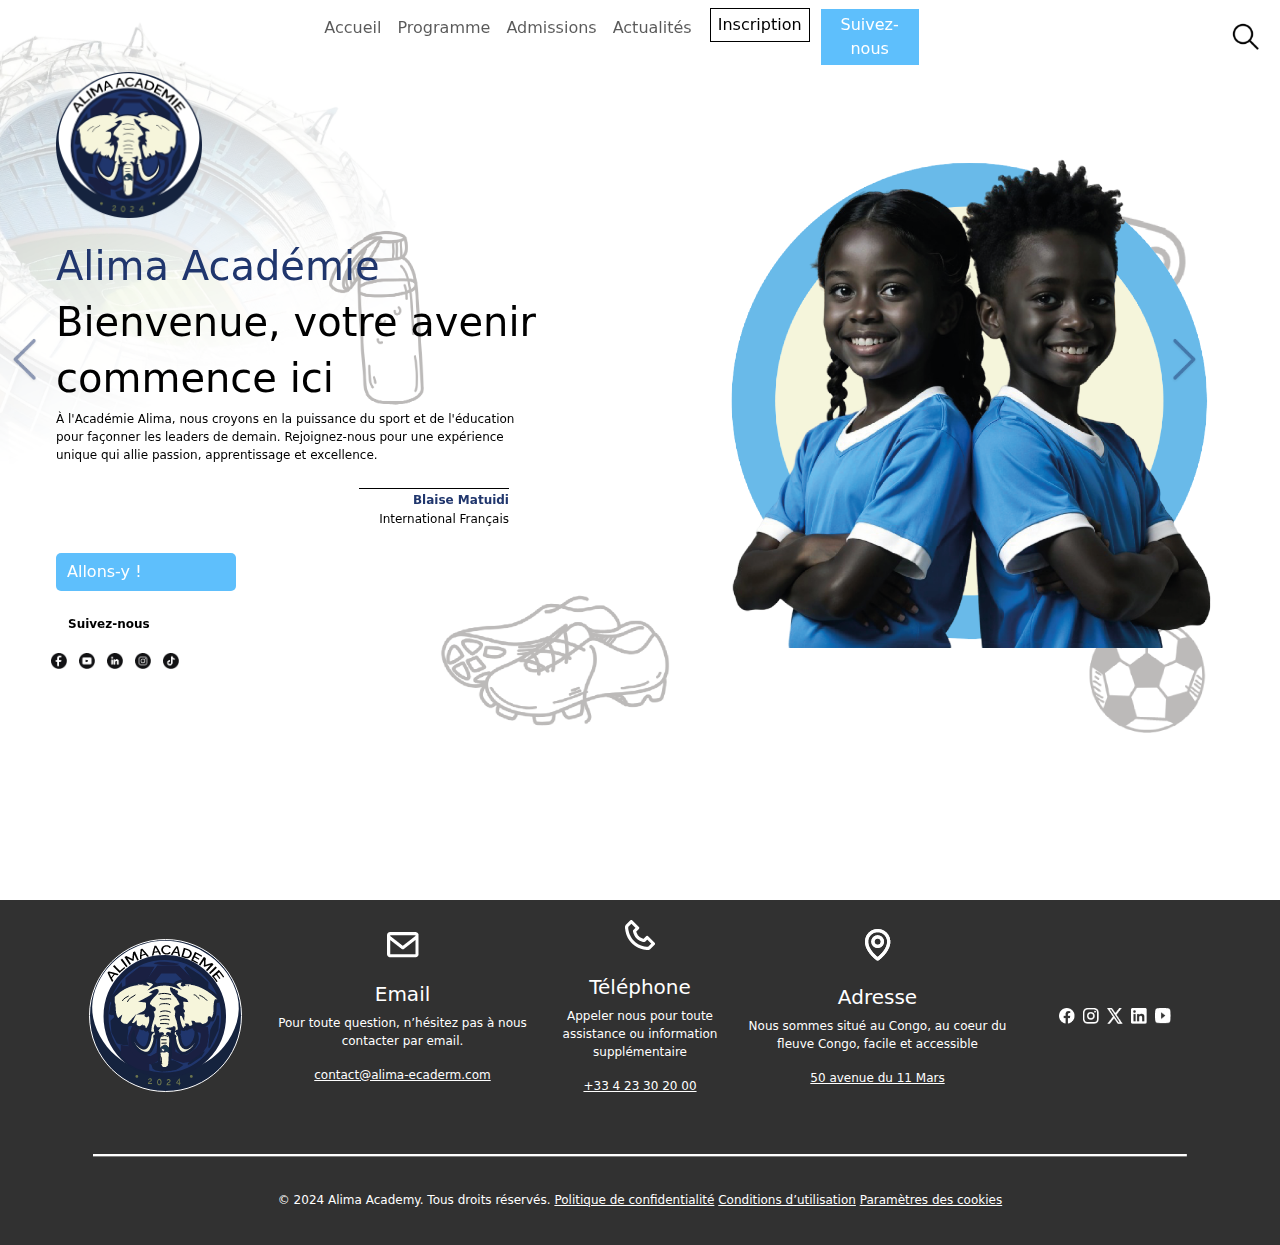
==== index.html @ eb1f6236 "first commit" ====
<!DOCTYPE html>
<html lang="fr">
  <head>
    <meta charset="UTF-8" />
    <meta name="viewport" content="width=device-width, initial-scale=1.0" />
    <title>Footer</title>
    <link
      href="https://cdn.jsdelivr.net/npm/bootstrap@5.3.0/dist/css/bootstrap.min.css"
      rel="stylesheet"
    />
    <link rel="stylesheet" href="/assets/css/footer.css" />
    <link rel="stylesheet" href="/assets/css/acceuil.css" />
    <style>
      header {
        background: url("assets/image/acceuil/background.png") no-repeat center
          center/cover;
      }
      .navbar.scrolled {
        background-color: black; /* Couleur après le scroll */
        box-shadow: 0px 4px 10px rgba(0, 0, 0, 0.2); /* Ajout d'une ombre */
      }
      .navbar-toggler{
  background-color: black;
  color: white;
}
.navbar-toggler-icon {
    filter: invert(1); /* Inverse les couleurs, donc noir -> blanc */
}
      .navbar {
        transition: background-color 0.3s ease-in-out;
      }

      .navbar.scrolled .nav-link {
        color: white !important; /* Garde le texte blanc après scroll */
      }
    </style>
  </head>
  <body>
    <nav class="navbar navbar-expand-lg mb-4">
      <div class="container-fluid">
        <!-- Bouton de bascule pour les écrans mobiles -->
        <button
          class="navbar-toggler"
          type="button"
          data-bs-toggle="collapse"
          data-bs-target="#navbarNav"
        >
          <span style="color: white;" class="navbar-toggler-icon"></span>
        </button>

        <!-- Contenu de la navbar -->
        <div
          class="collapse navbar-collapse justify-content-center"
          id="navbarNav"
        >
          <!-- Liste centrée -->
          <ul class="navbar-nav mx-auto">
            <!-- Utilisation de mx-auto pour centrer -->
            <li class="nav-item">
              <a class="nav-link" href="/acceuil.html">Accueil</a>
            </li>
            <li class="nav-item">
              <a class="nav-link" href="/programme.html">Programme</a>
            </li>
            <li class="nav-item">
              <a class="nav-link" href="/admissions.html">Admissions</a>
            </li>
            <li class="nav-item"><a class="nav-link" href="#">Actualités</a></li>
            <li class="nav-item">
              <button id="btn-first" class="btn-menu" type="button">
                Inscription
              </button>
            </li>
            <li class="nav-item">
              <button id="btn-second" class="btn-menu" type="button">
                Suivez-nous
              </button>
            </li>
          </ul>
        </div>

        <!-- Bouton de recherche (aligné à droite) -->
        <button id="btn-Recherche" type="button" class="ms-auto">
          <!-- Utilisation de ms-auto pour aligner à droite -->
          <img
            width="32"
            height="32"
            src="/assets/image/acceuil/search.png"
            alt="Recherche"
          />
        </button>
      </div>
    </nav>

    <header class="wrapper text-center text-white">
      <div
        id="carouselExample"
        class="carousel slide mt-5"
        data-bs-ride="carousel"
      >
        <div class="carousel-inner">
          <div class="carousel-item active">
            <div class="row justify-content-center" style="padding-left: 20px;">
              <!-- Colonne de gauche (contenu textuel) -->
              <div class="col-md-6 text-start ps-5 mt-4 ml-4">
                <!-- Utilisation de ps-5 pour le padding à gauche -->
                <!-- Logo -->
                <img
                  class="mb-4"
                  style="width: 25%"
                  src="/assets/image/acceuil/logo.png"
                  alt="Logo Alima Académie"
                />

                <!-- Titres -->
                <h1 style="color: #20366d">Alima Académie</h1>
                <h1 style="color: black">Bienvenue, votre avenir</h1>
                <h1 style="color: black">commence ici</h1>

                <!-- Paragraphe -->
                <p style="color: black">
                  À l'Académie Alima, nous croyons en la puissance du sport et
                  de l'éducation <br />
                  pour façonner les leaders de demain. Rejoignez-nous pour une
                  expérience <br />
                  unique qui allie passion, apprentissage et excellence.
                </p>

                <!-- Section Blaise Matuidi -->
                <div class="row justify-content-end mt-4">
                  <div class="col-md-6"></div>
                  <div class="col-md-6">
                    <div
                      style="width: 150px; text-align: end; line-height: 3px"
                    >
                      <p
                        style="
                          color: #20366d;
                          font-weight: bold;
                          border-top: 1px solid black;
                          padding-top: 10px;
                        "
                      >
                        Blaise Matuidi
                      </p>
                      <p style="color: black">International Français</p>
                    </div>
                  </div>
                </div>

                <!-- Bouton -->
                <a href="/acceuil.html">
                  <button
                    class="btn mt-3"
                    style="
                      width: 180px;
                      background-color: #5ebffc;
                      color: white;
                      border-radius: 5px;
                      text-align: start;
                      padding-left: 10px;
                    "
                  >
                    Allons-y !
                  </button>
                </a>

                <!-- Section "Suivez-nous" -->
                <div class="container mt-4">
                  <p style="color: black; font-weight: bold">Suivez-nous</p>
                  <div
                    id="social"
                    class="col-md-2 d-flex justify-content-center align-items-center gap-2"
                  >
                    <a href="#">
                      <img
                        width="16"
                        height="16"
                        src="/assets/image/acceuil/facebook.png"
                        alt="Facebook"
                      />
                    </a>
                    <a href="#">
                      <img
                        width="16"
                        height="16"
                        src="/assets/image/acceuil/youtube.png"
                        alt="YouTube"
                      />
                    </a>
                    <a href="#">
                      <img
                        width="16"
                        height="16"
                        src="/assets/image/acceuil/leekdin.png"
                        alt="LinkedIn"
                      />
                    </a>
                    <a href="#">
                      <img
                        width="16"
                        height="16"
                        src="/assets/image/acceuil/insta.png"
                        alt="Instagram"
                      />
                    </a>
                    <a href="#">
                      <img
                        width="16"
                        height="16"
                        src="/assets/image/acceuil/tiktok.png"
                        alt="TikTok"
                      />
                    </a>
                  </div>
                </div>
              </div>

              <!-- Colonne de droite (image) -->
              <div class="col-md-6 mt-5">
                <img
                  style="width: 80%;"
                  class="img-fluid mt-5"
                  src="/assets/image/acceuil/carousel1.png"
                  alt="Image d'accueil"
                />
              </div>
            </div>
          </div>
          <div class="carousel-item">
            <div class="row">
              <!-- Colonne de gauche (contenu textuel) -->
              <div class="col-md-6 text-start ps-5 mt-4">
                <!-- Utilisation de ps-5 pour le padding à gauche -->
                <!-- Logo -->
                <img
                  class="mb-4"
                  style="width: 25%"
                  src="/assets/image/acceuil/logo.png"
                  alt="Logo Alima Académie"
                />

                <!-- Titres -->
                <h1 style="color: #20366d">Nos programmes</h1>
                <h1 style="color: black">Découvrez nos excellents</h1>
                <h1 style="color: black">programmes sur mésure</h1>
                <!-- Bouton -->
                <button
                  class="btn mt-3"
                  style="
                    width: 180px;
                    background-color: #5ebffc;
                    color: white;
                    border-radius: 5px;
                    text-align: start;
                    padding-left: 10px;
                  "
                >
                  En savoir plus
                </button>

                <!-- Section "Suivez-nous" -->
                <div class="container mt-4">
                  <p style="color: black; font-weight: bold">Suivez-nous</p>
                  <div
                    id="social"
                    class="col-md-2 mb-4 d-flex justify-content-center align-items-center gap-2"
                  >
                    <a href="#">
                      <img
                        width="16"
                        height="16"
                        src="/assets/image/acceuil/facebook.png"
                        alt="Facebook"
                      />
                    </a>
                    <a href="#">
                      <img
                        width="16"
                        height="16"
                        src="/assets/image/acceuil/youtube.png"
                        alt="YouTube"
                      />
                    </a>
                    <a href="#">
                      <img
                        width="16"
                        height="16"
                        src="/assets/image/acceuil/leekdin.png"
                        alt="LinkedIn"
                      />
                    </a>
                    <a href="#">
                      <img
                        width="16"
                        height="16"
                        src="/assets/image/acceuil/insta.png"
                        alt="Instagram"
                      />
                    </a>
                    <a href="#">
                      <img
                        width="16"
                        height="16"
                        src="/assets/image/acceuil/tiktok.png"
                        alt="TikTok"
                      />
                    </a>
                  </div>
                </div>
              </div>

              <!-- Colonne de droite (image) -->
              <div class="col-md-6">
                <img
                  style="width: 80%"
                  class="img-fluid mt-5"
                  src="/assets/image/acceuil/carousel2.png"
                  alt="Image d'accueil"
                />
              </div>
            </div>
          </div>
          <div class="carousel-item">
            <div class="row">
              <!-- Colonne de gauche (contenu textuel) -->
              <div class="col-md-6 text-start ps-5 mt-4">
                <!-- Utilisation de ps-5 pour le padding à gauche -->
                <!-- Logo -->
                <img
                  class="mb-4"
                  style="width: 25%"
                  src="/assets/image/acceuil/logo.png"
                  alt="Logo Alima Académie"
                />

                <!-- Titres -->
                <h1 style="color: #20366d">Admissions: Allons-y!</h1>
                <h1 style="color: black">Découvrez comment faire</h1>
                <h1 style="color: black">partie de notre équipe</h1>
                <!-- Bouton -->
                <button
                  class="btn mt-3"
                  style="
                    width: 180px;
                    background-color: #5ebffc;
                    color: white;
                    border-radius: 5px;
                    text-align: start;
                    padding-left: 10px;
                  "
                >
                  ça se passe ici
                </button>

                <!-- Section "Suivez-nous" -->
                <div class="container mt-4">
                  <p style="color: black; font-weight: bold">Suivez-nous</p>
                  <div
                    id="social"
                    class="col-md-2 mb-4 d-flex justify-content-center align-items-center gap-2"
                  >
                    <a href="#">
                      <img
                        width="16"
                        height="16"
                        src="/assets/image/acceuil/facebook.png"
                        alt="Facebook"
                      />
                    </a>
                    <a href="#">
                      <img
                        width="16"
                        height="16"
                        src="/assets/image/acceuil/youtube.png"
                        alt="YouTube"
                      />
                    </a>
                    <a href="#">
                      <img
                        width="16"
                        height="16"
                        src="/assets/image/acceuil/leekdin.png"
                        alt="LinkedIn"
                      />
                    </a>
                    <a href="#">
                      <img
                        width="16"
                        height="16"
                        src="/assets/image/acceuil/insta.png"
                        alt="Instagram"
                      />
                    </a>
                    <a href="#">
                      <img
                        width="16"
                        height="16"
                        src="/assets/image/acceuil/tiktok.png"
                        alt="TikTok"
                      />
                    </a>
                  </div>
                </div>
              </div>

              <!-- Colonne de droite (image) -->
              <div class="col-md-6">
                <img
                  style="width: 80%"
                  class="img-fluid"
                  src="/assets/image/acceuil/carousel3.png"
                  alt="Image d'accueil"
                />
              </div>
            </div>
          </div>
          <div class="carousel-item">
            <div class="row">
              <!-- Colonne de gauche (contenu textuel) -->
              <div class="col-md-6 text-start ps-5 mt-4">
                <!-- Utilisation de ps-5 pour le padding à gauche -->
                <!-- Logo -->
                <img
                  class="mb-4"
                  style="width: 25%"
                  src="/assets/image/acceuil/logo.png"
                  alt="Logo Alima Académie"
                />

                <!-- Titres -->
                <h1 style="color: #20366d">Actualités et évènements</h1>
                <h1 style="color: black">Découvrez nos dèrnière</h1>
                <h1 style="color: black">actualités passionantes</h1>
                <!-- Bouton -->
                <button
                  class="btn mt-3"
                  style="
                    width: 180px;
                    background-color: #5ebffc;
                    color: white;
                    border-radius: 5px;
                    text-align: start;
                    padding-left: 10px;
                  "
                >
                  ça se passe ici
                </button>

                <!-- Section "Suivez-nous" -->
                <div class="container mt-4">
                  <p style="color: black; font-weight: bold">Suivez-nous</p>
                  <div
                    id="social"
                    class="col-md-2 mb-4 d-flex justify-content-center align-items-center gap-2"
                  >
                    <a href="#">
                      <img
                        width="16"
                        height="16"
                        src="/assets/image/acceuil/facebook.png"
                        alt="Facebook"
                      />
                    </a>
                    <a href="#">
                      <img
                        width="16"
                        height="16"
                        src="/assets/image/acceuil/youtube.png"
                        alt="YouTube"
                      />
                    </a>
                    <a href="#">
                      <img
                        width="16"
                        height="16"
                        src="/assets/image/acceuil/leekdin.png"
                        alt="LinkedIn"
                      />
                    </a>
                    <a href="#">
                      <img
                        width="16"
                        height="16"
                        src="/assets/image/acceuil/insta.png"
                        alt="Instagram"
                      />
                    </a>
                    <a href="#">
                      <img
                        width="16"
                        height="16"
                        src="/assets/image/acceuil/tiktok.png"
                        alt="TikTok"
                      />
                    </a>
                  </div>
                </div>

                <div class="countdown">
                  <div>
                    <span id="days">00</span>
                    <span class="label">DAYS</span>
                  </div>
                  <div>
                    <span id="hours">00</span>
                    <span class="label">HRS</span>
                  </div>
                  <div>
                    <span id="minutes">00</span>
                    <span class="label">MINS</span>
                  </div>
                  <div>
                    <span id="seconds">00</span>
                    <span class="label">SECS</span>
                  </div>
                </div>

                <script>
                  function updateCountdown() {
                    const targetDate =
                      new Date().getTime() + 2 * 24 * 60 * 60 * 1000; // 2 days from now
                    function calculateTime() {
                      const now = new Date().getTime();
                      const distance = targetDate - now;

                      const days = Math.floor(distance / (1000 * 60 * 60 * 24));
                      const hours = Math.floor(
                        (distance % (1000 * 60 * 60 * 24)) / (1000 * 60 * 60)
                      );
                      const minutes = Math.floor(
                        (distance % (1000 * 60 * 60)) / (1000 * 60)
                      );
                      const seconds = Math.floor(
                        (distance % (1000 * 60)) / 1000
                      );

                      document.getElementById("days").innerText = days
                        .toString()
                        .padStart(2, "0");
                      document.getElementById("hours").innerText = hours
                        .toString()
                        .padStart(2, "0");
                      document.getElementById("minutes").innerText = minutes
                        .toString()
                        .padStart(2, "0");
                      document.getElementById("seconds").innerText = seconds
                        .toString()
                        .padStart(2, "0");
                    }
                    setInterval(calculateTime, 1000);
                  }
                  updateCountdown();
                </script>
              </div>

              <!-- Colonne de droite (image) -->
              <div class="col-md-6">
                <img
                  style="width: 80%"
                  class="img-fluid"
                  src="/assets/image/acceuil/carousel4.png"
                  alt="Image d'accueil"
                />
              </div>
            </div>
          </div>
        </div>
        <button
          style="width: 50px"
          class="carousel-control-prev"
          type="button"
          data-bs-target="#carouselExample"
          data-bs-slide="prev"
        >
          <span class="" aria-hidden="true">
            <img
              style="width: 30px"
              src="/assets/image/acceuil/prev.png"
              alt=""
              srcset=""
            />
          </span>
        </button>
        <button
          class="carousel-control-next"
          type="button"
          data-bs-target="#carouselExample"
          data-bs-slide="next"
        >
          <span class="" aria-hidden="true">
            <img
              style="width: 30px"
              src="/assets/image/acceuil/next.png"
              alt=""
              srcset=""
            />
          </span>
        </button>
      </div>
    </header>
    <footer class="" id="footer">
      
    </footer>

    <script>
      function loadHTML(containerId, filePath) {
    fetch(filePath)
        .then(response => response.text()) // Convert the response to text
        .then(html => {
            document.getElementById(containerId).innerHTML = html; // Insert into container
        })
        .catch(error => console.error('Error loading HTML:', error));
}

// Example: Load "content.html" into a div with ID "myContainer"
loadHTML("footer", "footer.html");

    </script>
    <script src="https://cdn.jsdelivr.net/npm/bootstrap@5.3.0/dist/js/bootstrap.bundle.min.js"></script>
    <script>
      document.addEventListener("DOMContentLoaded", function () {
        var navbar = document.querySelector(".navbar");
        var navLinks = document.querySelectorAll(".nav-link");

        window.addEventListener("scroll", function () {
          if (window.scrollY > 50) {
            navbar.classList.add("bg-dark", "shadow");
            navbar.classList.remove("bg-transparent");
            navLinks.forEach((link) => (link.style.color = "white")); // Garde les liens en blanc
          } else {
            navbar.classList.remove("bg-dark", "shadow");
            navbar.classList.add("bg-transparent");
            navLinks.forEach((link) => (link.style.color = "black")); // Garde les liens en blanc même en haut
          }
        });
      });
    </script>
  </body>
</html>
---- assets/css/footer.css ----
html, body {
            height: 100%;
            margin: 0;
        }
        .wrapper {
            display: flex;
            flex-direction: column;
            min-height: 100%;
        }
        .content {
            flex: 1;
        }
        footer {
  background-color: #313131;
  padding: 20px 0;
  text-align: center;
  color: white;
}
footer a {
  color: white;
  text-decoration: none;
}
footer a:hover {
  text-decoration: underline;
}
#social a ,politique{
  margin-right: 4px; /* Espace de 16px entre les icônes */
}
#social a:last-child {
  margin-right: 0; /* Pas de marge à droite pour le dernier élément */
}
p{
    font-size: 12px;
}
#divider{
    width: 98%;
}
---- assets/css/acceuil.css ----
/* navbar */

.navbar-nav .nav-item .nav-link:hover,
.navbar-nav .nav-item .nav-link:focus,
.navbar-nav .nav-item .nav-link.active {
  border-bottom: 4px solid #5ebffc; /* Bordure bleue de 2px */
}

.navbar{
  width: 100%;
  background-color: transparent;
  position: fixed;
  z-index: 100000;
}


.btn-menu {
  background-color: white;
  width: 100px;
  margin-left: 10px;
}

#btn-first {
  padding: 4px;
  background-color: white;
  color: black;
  border: 1px solid black;
}
#btn-second {
  padding: 4px;
  background-color: #5ebffc;
  color: white;
  border: 1px solid white;
}

#btn-Recherche{
  background-color: transparent;
  border: none;
}


/* compteur de temps */

.countdown {
  display: flex;
  justify-content: start;
  align-items: start;
  margin-top: 50px;
}
.countdown div {
  background: linear-gradient(to bottom, #444, #111);
  border-radius: 5px;
  padding: 20px;
  margin: 10px;
  width: 80px;
  text-align: center;
  box-shadow: 2px 2px 10px rgba(0, 0, 0, 0.8);
}
.countdown div span {
  display: block;
  font-size: 14px;
  font-weight: bold;
}
.label {
  font-size: 4px;
  margin-top: 5px;
}


/* la partie news letter */

.newsletter {
    background-color: black;
    color: white;
    padding: 50px 0;
}

.email-input {
    max-width: 350px;
    border: 1px solid white;
    background-color: black;
    color: white;
    padding: 10px;
}

.email-input::placeholder {
    color: gray;
}

.btn-light {
    font-weight: bold;
}




/* temoignage */

.testimonials {
    background-color: #fdfde6;
    padding: 50px 0;
    text-align: start;
}

.testimonial {
    background: transparent;
    border-radius: 10px;
    padding: 20px;
    font-size: 18px;
    color: #333;
}

.stars {
    color: #007bff;
    font-size: 20px;
}

.profile {
    display: flex;
    align-items: center;
    margin-top: 15px;
    text-align: start;
}

.profile img {
    width: 50px;
    height: 50px;
    border-radius: 50%;
    margin-right: 10px;
    background: #ccc;
}

.parent-link {
    color: #5ebffc;
    text-decoration: none;
}

.nav-btn {
    position: absolute;
    top: 50%;
    background: none;
    border: none;
    font-size: 24px;
    cursor: pointer;
    color: black;
}

.left {
    left: 20px;
}

.right {
    right: 20px;
}

.navbar-toggler{
  background-color: black;
  color: white;
}
.navbar-toggler-icon{
  color: white;
}
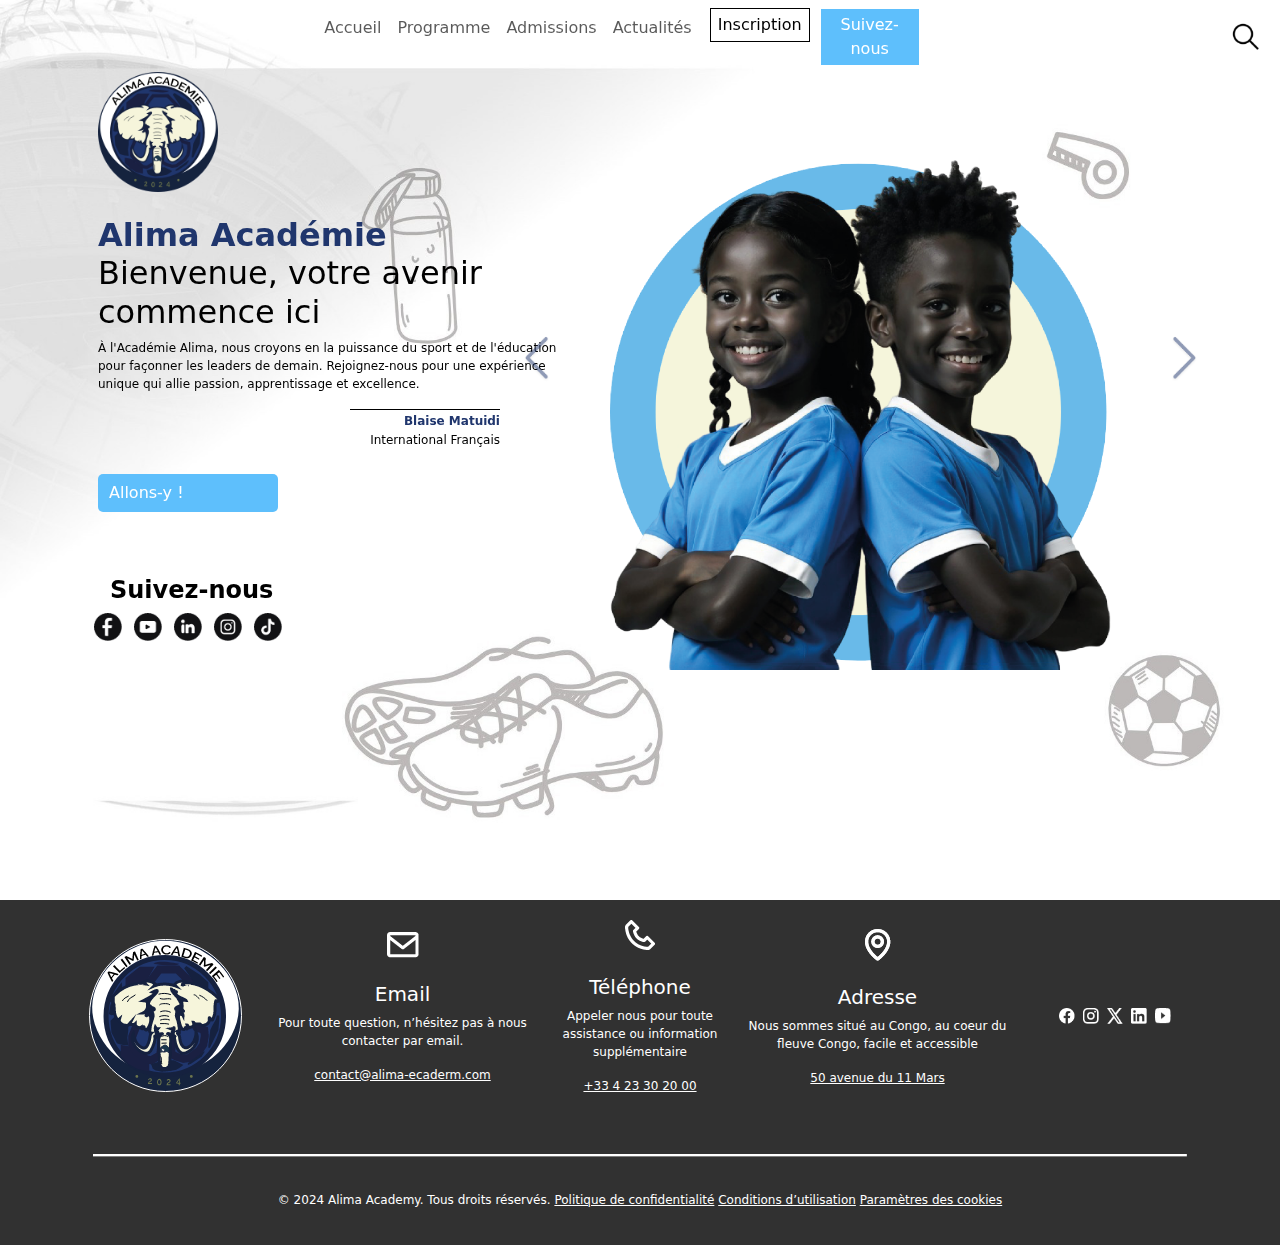
==== commit 9ce9f412: "commit message" ====
--- a/index.html
+++ b/index.html
@@ -12,7 +12,7 @@
     <link rel="stylesheet" href="/assets/css/acceuil.css" />
     <style>
       header {
-        background: url("assets/image/acceuil/background.png") no-repeat center
+        background: url("assets/image/acceuil/b.jpg") no-repeat center
           center/cover;
       }
       .navbar.scrolled {
@@ -57,7 +57,7 @@
           <ul class="navbar-nav mx-auto">
             <!-- Utilisation de mx-auto pour centrer -->
             <li class="nav-item">
-              <a class="nav-link" href="/acceuil.html">Accueil</a>
+              <a class="nav-link" href="/index.html">Accueil</a>
             </li>
             <li class="nav-item">
               <a class="nav-link" href="/programme.html">Programme</a>
@@ -99,8 +99,8 @@
         data-bs-ride="carousel"
       >
         <div class="carousel-inner">
-          <div class="carousel-item active">
-            <div class="row justify-content-center" style="padding-left: 20px;">
+          <div class="carousel-item active" >
+            <div class="row justify-content-center" style="margin-left: 50px; margin-right: 150px;">
               <!-- Colonne de gauche (contenu textuel) -->
               <div class="col-md-6 text-start ps-5 mt-4 ml-4">
                 <!-- Utilisation de ps-5 pour le padding à gauche -->
@@ -113,10 +113,9 @@
                 />
 
                 <!-- Titres -->
-                <h1 style="color: #20366d">Alima Académie</h1>
-                <h1 style="color: black">Bienvenue, votre avenir</h1>
-                <h1 style="color: black">commence ici</h1>
-
+              
+                <h2 style="color: black">  <span style="color: #20366d;font-weight: bold;">Alima Académie</span> <br> Bienvenue, votre avenir <br>commence ici </h2>
+               
                 <!-- Paragraphe -->
                 <p style="color: black">
                   À l'Académie Alima, nous croyons en la puissance du sport et
@@ -127,7 +126,7 @@
                 </p>
 
                 <!-- Section Blaise Matuidi -->
-                <div class="row justify-content-end mt-4">
+                <div class="row justify-content-end mt-1">
                   <div class="col-md-6"></div>
                   <div class="col-md-6">
                     <div
@@ -151,7 +150,7 @@
                 <!-- Bouton -->
                 <a href="/acceuil.html">
                   <button
-                    class="btn mt-3"
+                    class="btn mt-3 mb-3"
                     style="
                       width: 180px;
                       background-color: #5ebffc;
@@ -166,48 +165,49 @@
                 </a>
 
                 <!-- Section "Suivez-nous" -->
-                <div class="container mt-4">
-                  <p style="color: black; font-weight: bold">Suivez-nous</p>
+                <div class="container mt-5">
+                  <h4 style="color: black; font-weight: bold;">Suivez-nous</h4>
                   <div
                     id="social"
+                    style=" margin-left: 40px;"
                     class="col-md-2 d-flex justify-content-center align-items-center gap-2"
                   >
                     <a href="#">
                       <img
-                        width="16"
-                        height="16"
+                        width="28"
+                        height="28"
                         src="/assets/image/acceuil/facebook.png"
                         alt="Facebook"
                       />
                     </a>
                     <a href="#">
                       <img
-                        width="16"
-                        height="16"
+                      width="28"
+                      height="28"
                         src="/assets/image/acceuil/youtube.png"
                         alt="YouTube"
                       />
                     </a>
                     <a href="#">
                       <img
-                        width="16"
-                        height="16"
+                      width="28"
+                      height="28"
                         src="/assets/image/acceuil/leekdin.png"
                         alt="LinkedIn"
                       />
                     </a>
                     <a href="#">
                       <img
-                        width="16"
-                        height="16"
+                      width="28"
+                      height="28"
                         src="/assets/image/acceuil/insta.png"
                         alt="Instagram"
                       />
                     </a>
                     <a href="#">
                       <img
-                        width="16"
-                        height="16"
+                      width="28"
+                      height="28"
                         src="/assets/image/acceuil/tiktok.png"
                         alt="TikTok"
                       />
@@ -219,7 +219,7 @@
               <!-- Colonne de droite (image) -->
               <div class="col-md-6 mt-5">
                 <img
-                  style="width: 80%;"
+                  style="width: 100%;"
                   class="img-fluid mt-5"
                   src="/assets/image/acceuil/carousel1.png"
                   alt="Image d'accueil"
@@ -230,7 +230,7 @@
           <div class="carousel-item">
             <div class="row">
               <!-- Colonne de gauche (contenu textuel) -->
-              <div class="col-md-6 text-start ps-5 mt-4">
+              <div class="col-md-5 text-start ps-5 mt-4">
                 <!-- Utilisation de ps-5 pour le padding à gauche -->
                 <!-- Logo -->
                 <img
@@ -241,9 +241,9 @@
                 />
 
                 <!-- Titres -->
-                <h1 style="color: #20366d">Nos programmes</h1>
-                <h1 style="color: black">Découvrez nos excellents</h1>
-                <h1 style="color: black">programmes sur mésure</h1>
+                <h1 style="color: #20366d; font-weight: bold;">Nos programmes</h1>
+                <h2 style="color: black">Découvrez nos excellents <br>programmes sur mésure</h2>
+                
                 <!-- Bouton -->
                 <button
                   class="btn mt-3"
@@ -260,48 +260,49 @@
                 </button>
 
                 <!-- Section "Suivez-nous" -->
-                <div class="container mt-4">
-                  <p style="color: black; font-weight: bold">Suivez-nous</p>
+                <div class="container mt-5">
+                  <h4 style="color: black; font-weight: bold;">Suivez-nous</h4>
                   <div
                     id="social"
-                    class="col-md-2 mb-4 d-flex justify-content-center align-items-center gap-2"
+                    style=" margin-left: 40px;"
+                    class="col-md-2 d-flex justify-content-center align-items-center gap-2"
                   >
                     <a href="#">
                       <img
-                        width="16"
-                        height="16"
+                        width="28"
+                        height="28"
                         src="/assets/image/acceuil/facebook.png"
                         alt="Facebook"
                       />
                     </a>
                     <a href="#">
                       <img
-                        width="16"
-                        height="16"
+                      width="28"
+                      height="28"
                         src="/assets/image/acceuil/youtube.png"
                         alt="YouTube"
                       />
                     </a>
                     <a href="#">
                       <img
-                        width="16"
-                        height="16"
+                      width="28"
+                      height="28"
                         src="/assets/image/acceuil/leekdin.png"
                         alt="LinkedIn"
                       />
                     </a>
                     <a href="#">
                       <img
-                        width="16"
-                        height="16"
+                      width="28"
+                      height="28"
                         src="/assets/image/acceuil/insta.png"
                         alt="Instagram"
                       />
                     </a>
                     <a href="#">
                       <img
-                        width="16"
-                        height="16"
+                      width="28"
+                      height="28"
                         src="/assets/image/acceuil/tiktok.png"
                         alt="TikTok"
                       />
@@ -311,9 +312,9 @@
               </div>
 
               <!-- Colonne de droite (image) -->
-              <div class="col-md-6">
-                <img
-                  style="width: 80%"
+              <div class="col-md-7 mt-5">
+                <img
+                  style="width: 90%;"
                   class="img-fluid mt-5"
                   src="/assets/image/acceuil/carousel2.png"
                   alt="Image d'accueil"
@@ -324,7 +325,7 @@
           <div class="carousel-item">
             <div class="row">
               <!-- Colonne de gauche (contenu textuel) -->
-              <div class="col-md-6 text-start ps-5 mt-4">
+              <div class="col-md-5 text-start ps-5 mt-4">
                 <!-- Utilisation de ps-5 pour le padding à gauche -->
                 <!-- Logo -->
                 <img
@@ -354,48 +355,49 @@
                 </button>
 
                 <!-- Section "Suivez-nous" -->
-                <div class="container mt-4">
-                  <p style="color: black; font-weight: bold">Suivez-nous</p>
+                <div class="container mt-5">
+                  <h4 style="color: black; font-weight: bold;">Suivez-nous</h4>
                   <div
                     id="social"
-                    class="col-md-2 mb-4 d-flex justify-content-center align-items-center gap-2"
+                    style=" margin-left: 40px;"
+                    class="col-md-2 d-flex justify-content-center align-items-center gap-2"
                   >
                     <a href="#">
                       <img
-                        width="16"
-                        height="16"
+                        width="28"
+                        height="28"
                         src="/assets/image/acceuil/facebook.png"
                         alt="Facebook"
                       />
                     </a>
                     <a href="#">
                       <img
-                        width="16"
-                        height="16"
+                      width="28"
+                      height="28"
                         src="/assets/image/acceuil/youtube.png"
                         alt="YouTube"
                       />
                     </a>
                     <a href="#">
                       <img
-                        width="16"
-                        height="16"
+                      width="28"
+                      height="28"
                         src="/assets/image/acceuil/leekdin.png"
                         alt="LinkedIn"
                       />
                     </a>
                     <a href="#">
                       <img
-                        width="16"
-                        height="16"
+                      width="28"
+                      height="28"
                         src="/assets/image/acceuil/insta.png"
                         alt="Instagram"
                       />
                     </a>
                     <a href="#">
                       <img
-                        width="16"
-                        height="16"
+                      width="28"
+                      height="28"
                         src="/assets/image/acceuil/tiktok.png"
                         alt="TikTok"
                       />
@@ -405,9 +407,9 @@
               </div>
 
               <!-- Colonne de droite (image) -->
-              <div class="col-md-6">
-                <img
-                  style="width: 80%"
+              <div class="col-md-7 mt-5">
+                <img
+                  style="width: 70%"
                   class="img-fluid"
                   src="/assets/image/acceuil/carousel3.png"
                   alt="Image d'accueil"
@@ -418,7 +420,7 @@
           <div class="carousel-item">
             <div class="row">
               <!-- Colonne de gauche (contenu textuel) -->
-              <div class="col-md-6 text-start ps-5 mt-4">
+              <div class="col-md-5 text-start ps-5 mt-4">
                 <!-- Utilisation de ps-5 pour le padding à gauche -->
                 <!-- Logo -->
                 <img
@@ -555,9 +557,9 @@
               </div>
 
               <!-- Colonne de droite (image) -->
-              <div class="col-md-6">
-                <img
-                  style="width: 80%"
+              <div class="col-md-7 mt-5">
+                <img
+                  style="width: 90% ; padding-right: 100px;"
                   class="img-fluid"
                   src="/assets/image/acceuil/carousel4.png"
                   alt="Image d'accueil"
@@ -567,7 +569,7 @@
           </div>
         </div>
         <button
-          style="width: 50px"
+          style="width: 50px; margin-left: 40%;"
           class="carousel-control-prev"
           type="button"
           data-bs-target="#carouselExample"
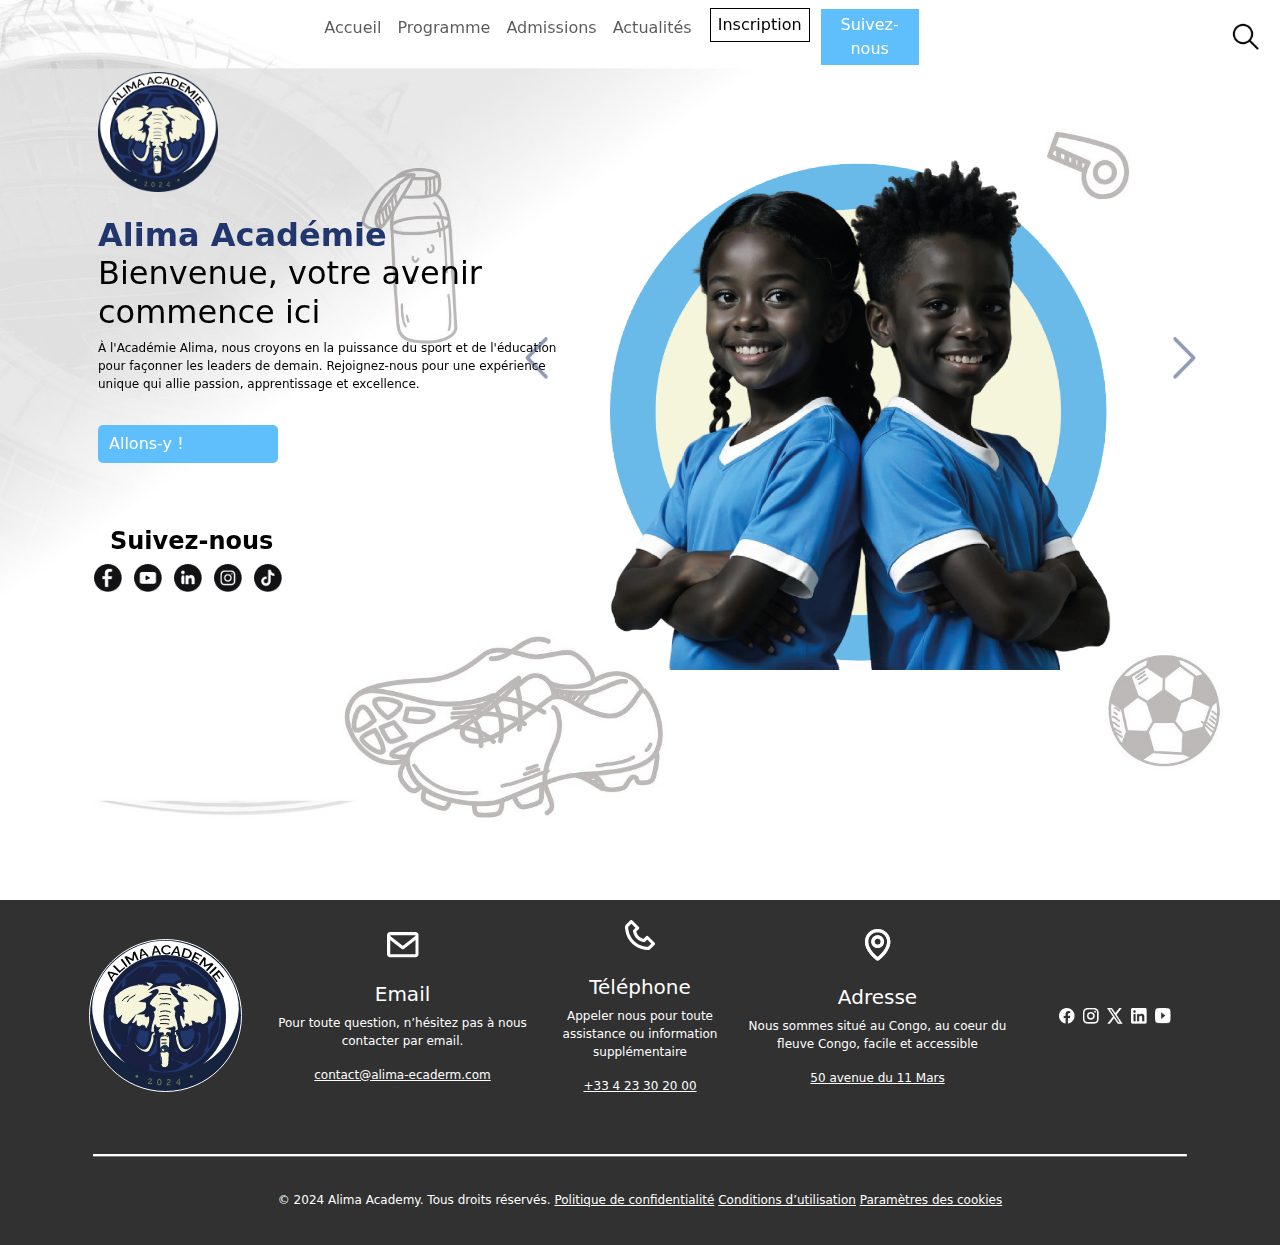
==== commit 90ab0f12: "first commit1" ====
--- a/index.html
+++ b/index.html
@@ -3,7 +3,7 @@
   <head>
     <meta charset="UTF-8" />
     <meta name="viewport" content="width=device-width, initial-scale=1.0" />
-    <title>Footer</title>
+    <title>ALIMA ACADEMIE</title>
     <link
       href="https://cdn.jsdelivr.net/npm/bootstrap@5.3.0/dist/css/bootstrap.min.css"
       rel="stylesheet"
@@ -125,28 +125,6 @@
                   unique qui allie passion, apprentissage et excellence.
                 </p>
 
-                <!-- Section Blaise Matuidi -->
-                <div class="row justify-content-end mt-1">
-                  <div class="col-md-6"></div>
-                  <div class="col-md-6">
-                    <div
-                      style="width: 150px; text-align: end; line-height: 3px"
-                    >
-                      <p
-                        style="
-                          color: #20366d;
-                          font-weight: bold;
-                          border-top: 1px solid black;
-                          padding-top: 10px;
-                        "
-                      >
-                        Blaise Matuidi
-                      </p>
-                      <p style="color: black">International Français</p>
-                    </div>
-                  </div>
-                </div>
-
                 <!-- Bouton -->
                 <a href="/acceuil.html">
                   <button
@@ -409,7 +387,7 @@
               <!-- Colonne de droite (image) -->
               <div class="col-md-7 mt-5">
                 <img
-                  style="width: 70%"
+                  style="width: 80%"
                   class="img-fluid"
                   src="/assets/image/acceuil/carousel3.png"
                   alt="Image d'accueil"
